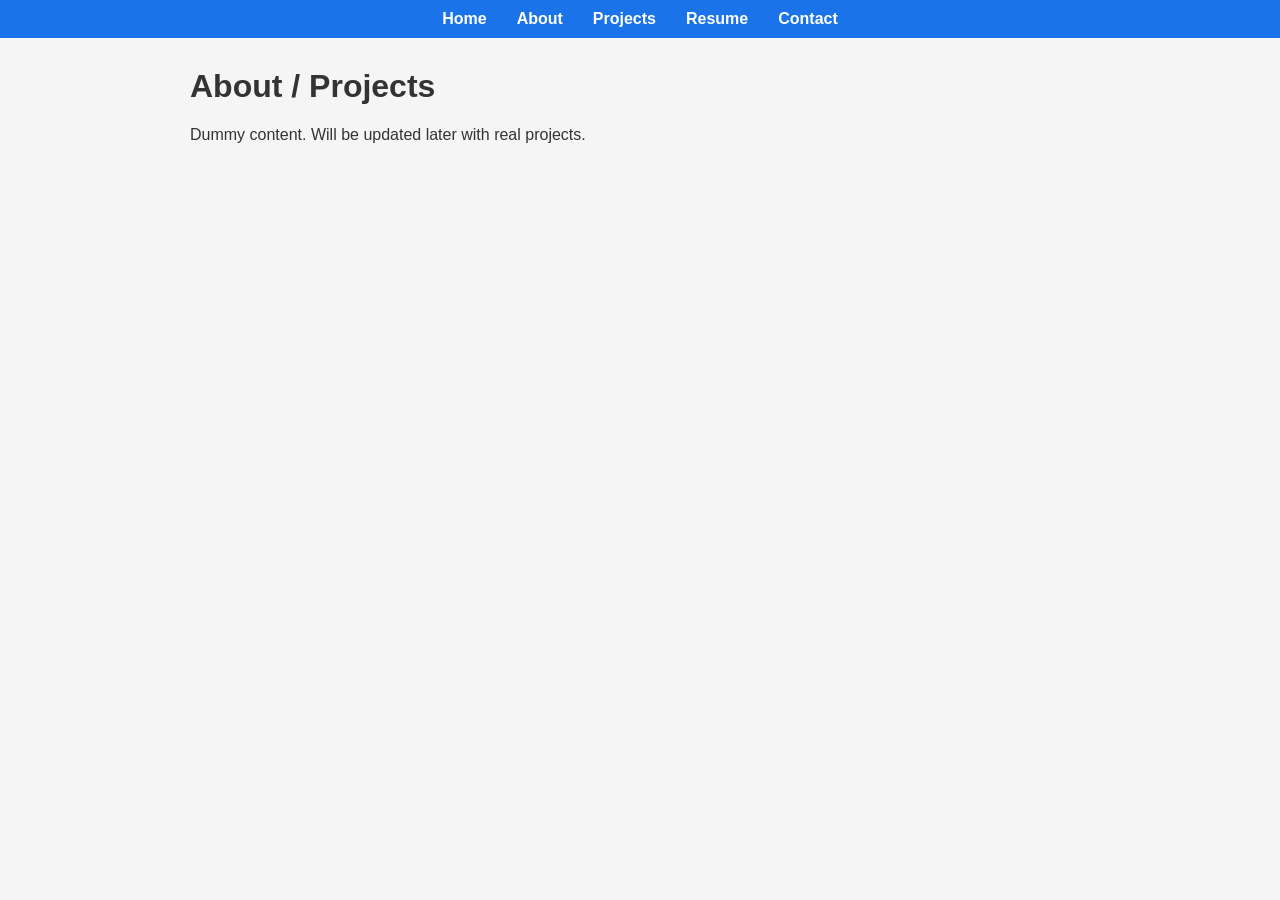
==== about.html @ 1cdb4384 "Add files via upload" ====
<!DOCTYPE html>
<html lang="tr">
<head>
  <meta charset="UTF-8">
  <meta name="viewport" content="width=device-width, initial-scale=1.0">
  <title>About / Projects</title>
  <link rel="stylesheet" href="style.css">
</head>
<body>
  <header>
    <nav>
      <ul>
        <li><a href="index.html">Home</a></li>
        <li><a href="about.html">About</a></li>
        <li><a href="projects.html">Projects</a></li>
        <li><a href="resume.html">Resume</a></li>
        <li><a href="contact.html">Contact</a></li>
      </ul>
    </nav>
  </header>

  <main>
    <h1>About / Projects</h1>
    <p>Dummy content. Will be updated later with real projects.</p>
  </main>
</body>
</html>
---- style.css ----
body {
  margin: 0;
  font-family: Arial, sans-serif;
  background: #f5f5f5;
  color: #333;
}

header {
  background: #1a73e8;
  color: white;
  padding: 10px 0;
}

nav ul {
  display: flex;
  justify-content: center;
  list-style: none;
  margin: 0;
  padding: 0;
}

nav ul li {
  margin: 0 15px;
}

nav ul li a {
  color: white;
  text-decoration: none;
  font-weight: bold;
}

nav ul li a:hover {
  text-decoration: underline;
}

main {
  width: 90%;
  max-width: 900px;
  margin: 30px auto;
}

.pdf-container {
  width: 100%;
  border: 1px solid #ccc;
  box-shadow: 0 0 10px rgba(0,0,0,0.1);
  margin-top: 20px;
}
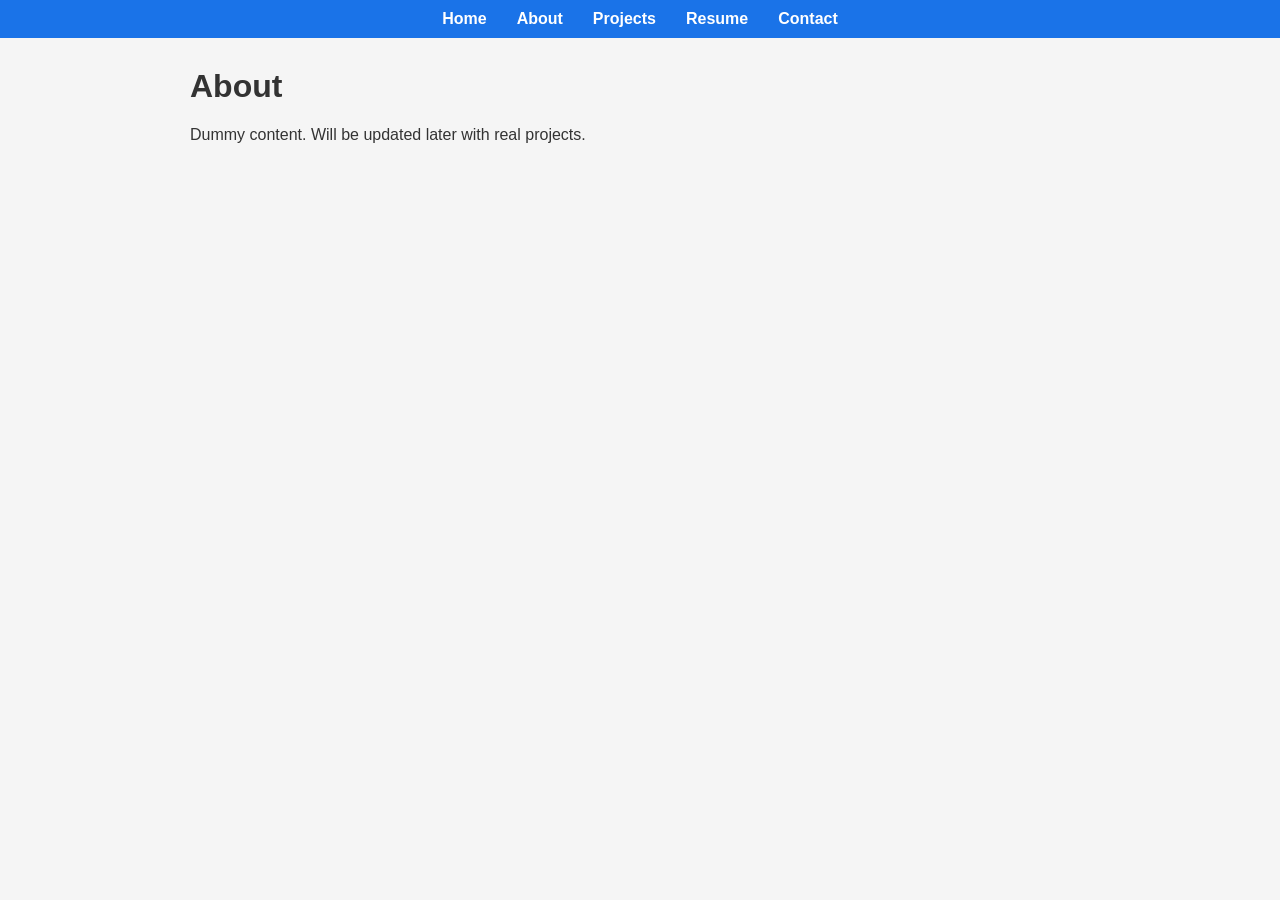
==== commit 162e3b2b: "Update about.html" ====
--- a/about.html
+++ b/about.html
@@ -20,8 +20,8 @@
   </header>
 
   <main>
-    <h1>About / Projects</h1>
+    <h1>About</h1>
     <p>Dummy content. Will be updated later with real projects.</p>
   </main>
 </body>
-</html>+</html>
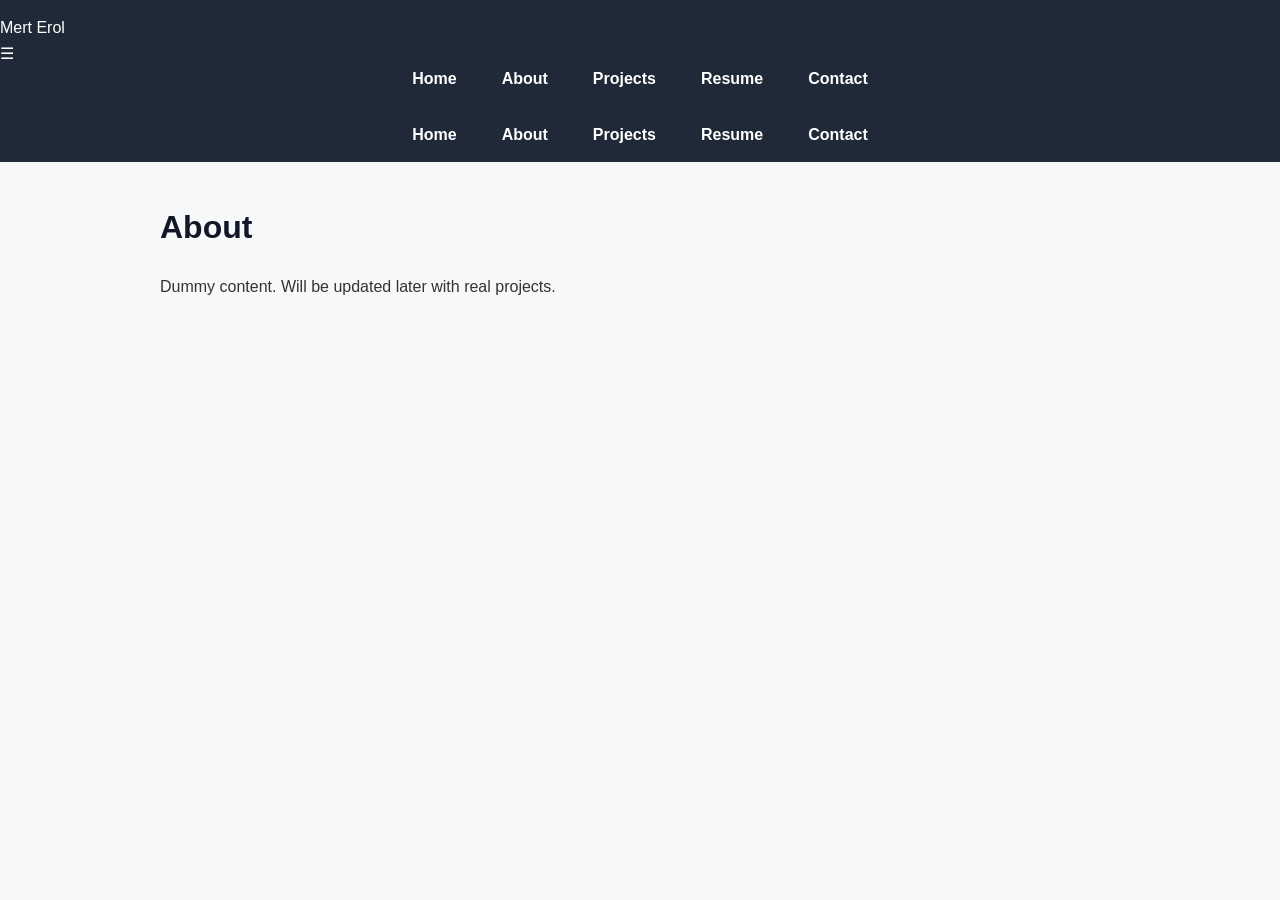
==== commit 38778d5f: "Update about.html" ====
--- a/about.html
+++ b/about.html
@@ -1,4 +1,19 @@
 <!DOCTYPE html>
+<header>
+  <nav>
+    <div class="nav-container">
+      <div class="logo">Mert Erol</div>
+      <div class="hamburger" id="hamburger">&#9776;</div>
+      <ul class="nav-links" id="nav-links">
+        <li><a href="index.html">Home</a></li>
+        <li><a href="about.html">About</a></li>
+        <li><a href="projects.html">Projects</a></li>
+        <li><a href="resume.html">Resume</a></li>
+        <li><a href="contact.html">Contact</a></li>
+      </ul>
+    </div>
+  </nav>
+</header>
 <html lang="tr">
 <head>
   <meta charset="UTF-8">
--- a/style.css
+++ b/style.css
@@ -1,47 +1,111 @@
-body {
+/* Reset ve temel stil */
+* {
+  box-sizing: border-box;
   margin: 0;
-  font-family: Arial, sans-serif;
-  background: #f5f5f5;
-  color: #333;
+  padding: 0;
 }
 
+body {
+  font-family: 'Segoe UI', Roboto, Helvetica, sans-serif;
+  background: #f7f8fa;
+  color: #333;
+  line-height: 1.6;
+}
+
+/* Navbar */
 header {
-  background: #1a73e8;
-  color: white;
-  padding: 10px 0;
+  background: #1f2937;
+  color: #fff;
+  padding: 15px 0;
+  position: sticky;
+  top: 0;
+  z-index: 100;
 }
 
 nav ul {
   display: flex;
   justify-content: center;
   list-style: none;
-  margin: 0;
-  padding: 0;
-}
-
-nav ul li {
-  margin: 0 15px;
+  gap: 25px;
 }
 
 nav ul li a {
-  color: white;
+  color: #fff;
   text-decoration: none;
-  font-weight: bold;
+  font-weight: 600;
+  padding: 5px 10px;
+  transition: all 0.2s ease;
 }
 
 nav ul li a:hover {
-  text-decoration: underline;
+  background: #3b82f6;
+  border-radius: 5px;
 }
 
+/* Main içerik */
 main {
-  width: 90%;
-  max-width: 900px;
-  margin: 30px auto;
+  max-width: 1000px;
+  margin: 40px auto;
+  padding: 0 20px;
 }
 
-.pdf-container {
+/* Başlıklar */
+h1, h2, h3 {
+  color: #111827;
+  margin-bottom: 20px;
+}
+
+/* PDF container (resume için) */
+#pdf-container, .resume-img {
   width: 100%;
-  border: 1px solid #ccc;
-  box-shadow: 0 0 10px rgba(0,0,0,0.1);
-  margin-top: 20px;
-}+  min-height: 80vh;
+  overflow: auto;
+  text-align: center;
+  background: #fff;
+  padding: 20px;
+  border-radius: 10px;
+  box-shadow: 0 5px 20px rgba(0,0,0,0.1);
+  margin-bottom: 30px;
+}
+
+/* Form stili (contact) */
+form {
+  display: flex;
+  flex-direction: column;
+  gap: 15px;
+}
+
+input[type="text"], input[type="email"], textarea, input[type="file"] {
+  padding: 10px;
+  border: 1px solid #d1d5db;
+  border-radius: 5px;
+  width: 100%;
+  font-size: 16px;
+}
+
+textarea {
+  resize: vertical;
+}
+
+button {
+  background: #3b82f6;
+  color: white;
+  border: none;
+  padding: 12px;
+  border-radius: 5px;
+  font-size: 16px;
+  cursor: pointer;
+  transition: all 0.2s ease;
+}
+
+button:hover {
+  background: #2563eb;
+}
+
+/* Responsive */
+@media (max-width: 768px) {
+  nav ul {
+    flex-direction: column;
+    gap: 15px;
+  }
+}
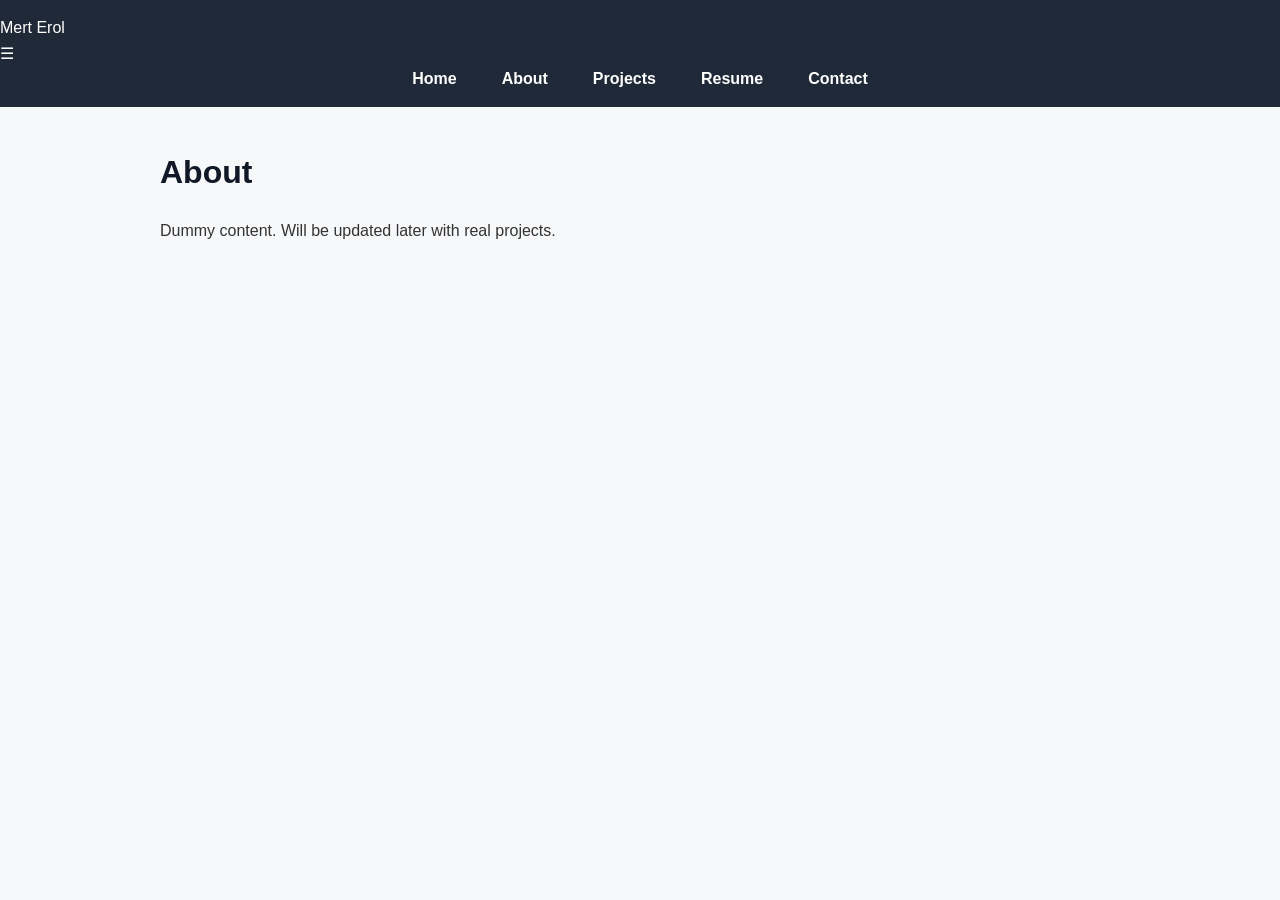
==== commit 03d6dcbf: "Update about.html" ====
--- a/about.html
+++ b/about.html
@@ -1,42 +1,42 @@
 <!DOCTYPE html>
-<header>
-  <nav>
-    <div class="nav-container">
-      <div class="logo">Mert Erol</div>
-      <div class="hamburger" id="hamburger">&#9776;</div>
-      <ul class="nav-links" id="nav-links">
-        <li><a href="index.html">Home</a></li>
-        <li><a href="about.html">About</a></li>
-        <li><a href="projects.html">Projects</a></li>
-        <li><a href="resume.html">Resume</a></li>
-        <li><a href="contact.html">Contact</a></li>
-      </ul>
-    </div>
-  </nav>
-</header>
 <html lang="tr">
 <head>
   <meta charset="UTF-8">
   <meta name="viewport" content="width=device-width, initial-scale=1.0">
-  <title>About / Projects</title>
+  <title>About</title>
   <link rel="stylesheet" href="style.css">
 </head>
 <body>
+  <!-- Navbar -->
   <header>
     <nav>
-      <ul>
-        <li><a href="index.html">Home</a></li>
-        <li><a href="about.html">About</a></li>
-        <li><a href="projects.html">Projects</a></li>
-        <li><a href="resume.html">Resume</a></li>
-        <li><a href="contact.html">Contact</a></li>
-      </ul>
+      <div class="nav-container">
+        <div class="logo">Mert Erol</div>
+        <div class="hamburger" id="hamburger">&#9776;</div>
+        <ul class="nav-links" id="nav-links">
+          <li><a href="index.html">Home</a></li>
+          <li><a href="about.html">About</a></li>
+          <li><a href="projects.html">Projects</a></li>
+          <li><a href="resume.html">Resume</a></li>
+          <li><a href="contact.html">Contact</a></li>
+        </ul>
+      </div>
     </nav>
   </header>
 
+  <!-- Main Content -->
   <main>
     <h1>About</h1>
     <p>Dummy content. Will be updated later with real projects.</p>
   </main>
+
+  <!-- Hamburger JS -->
+  <script>
+    const hamburger = document.getElementById('hamburger');
+    const navLinks = document.getElementById('nav-links');
+    hamburger.addEventListener('click', () => {
+      navLinks.classList.toggle('active');
+    });
+  </script>
 </body>
 </html>
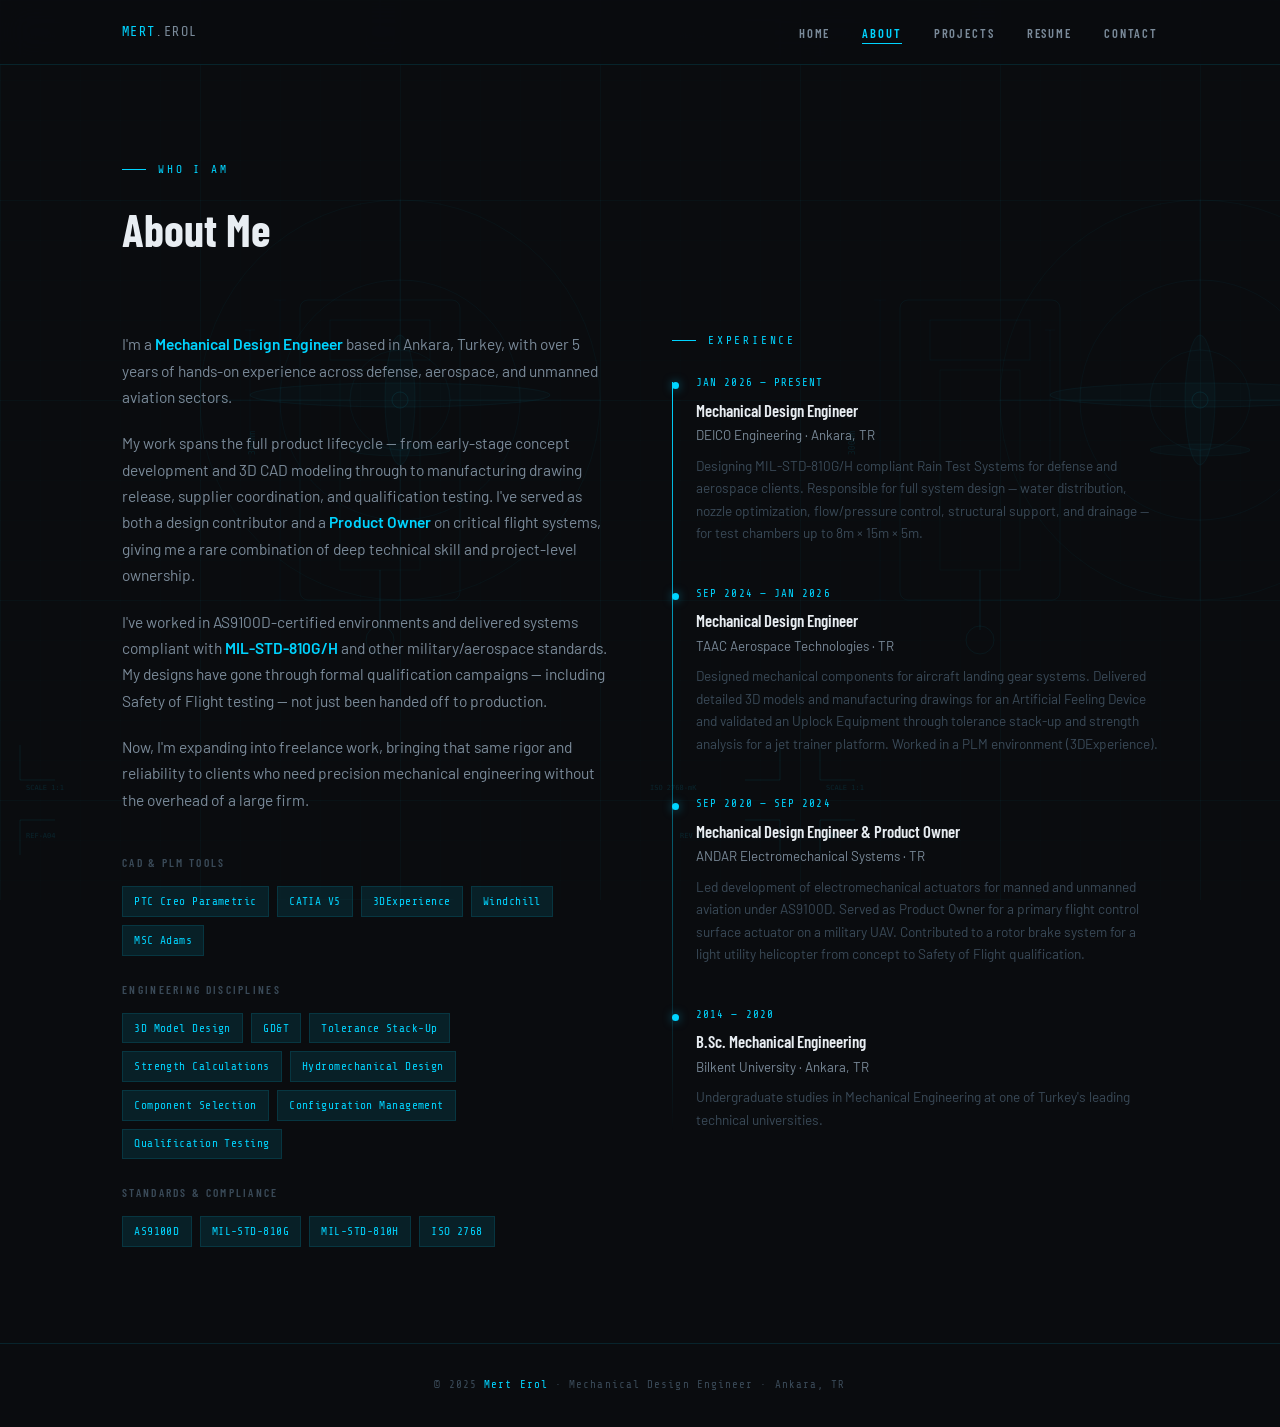
==== commit db520aa3: "Update about.html" ====
--- a/about.html
+++ b/about.html
@@ -1,42 +1,147 @@
 <!DOCTYPE html>
-<html lang="tr">
+<html lang="en">
 <head>
   <meta charset="UTF-8">
   <meta name="viewport" content="width=device-width, initial-scale=1.0">
-  <title>About</title>
+  <title>About — Mert Erol</title>
   <link rel="stylesheet" href="style.css">
 </head>
-<body>
-  <!-- Navbar -->
+<body class="page-about">
+
   <header>
-    <nav>
-      <div class="nav-container">
-        <div class="logo">Mert Erol</div>
-        <div class="hamburger" id="hamburger">&#9776;</div>
-        <ul class="nav-links" id="nav-links">
+    <div class="nav-inner">
+      <a href="index.html" class="nav-logo">MERT<span>.EROL</span></a>
+      <nav>
+        <ul id="nav-menu">
           <li><a href="index.html">Home</a></li>
-          <li><a href="about.html">About</a></li>
+          <li><a href="about.html" class="active">About</a></li>
           <li><a href="projects.html">Projects</a></li>
           <li><a href="resume.html">Resume</a></li>
           <li><a href="contact.html">Contact</a></li>
         </ul>
-      </div>
-    </nav>
+      </nav>
+      <button class="hamburger" id="hamburger" aria-label="Menu">
+        <span></span><span></span><span></span>
+      </button>
+    </div>
   </header>
 
-  <!-- Main Content -->
-  <main>
-    <h1>About</h1>
-    <p>Dummy content. Will be updated later with real projects.</p>
-  </main>
+  <div class="page-wrapper">
+    <div class="section">
+      <div class="section-header">
+        <div class="section-tag">Who I Am</div>
+        <h1 class="section-title">About Me</h1>
+      </div>
 
-  <!-- Hamburger JS -->
+      <div class="about-grid">
+        <!-- Left: Bio + Skills -->
+        <div>
+          <div class="about-text">
+            <p>
+              I'm a <strong>Mechanical Design Engineer</strong> based in Ankara, Turkey, with over 5 years of hands-on experience across defense, aerospace, and unmanned aviation sectors.
+            </p>
+            <p>
+              My work spans the full product lifecycle — from early-stage concept development and 3D CAD modeling through to manufacturing drawing release, supplier coordination, and qualification testing. I've served as both a design contributor and a <strong>Product Owner</strong> on critical flight systems, giving me a rare combination of deep technical skill and project-level ownership.
+            </p>
+            <p>
+              I've worked in AS9100D-certified environments and delivered systems compliant with <strong>MIL-STD-810G/H</strong> and other military/aerospace standards. My designs have gone through formal qualification campaigns — including Safety of Flight testing — not just been handed off to production.
+            </p>
+            <p>
+              Now, I'm expanding into freelance work, bringing that same rigor and reliability to clients who need precision mechanical engineering without the overhead of a large firm.
+            </p>
+          </div>
+
+          <div class="skills-block">
+            <h3>CAD & PLM Tools</h3>
+            <div class="skill-tags">
+              <span class="skill-tag">PTC Creo Parametric</span>
+              <span class="skill-tag">CATIA V5</span>
+              <span class="skill-tag">3DExperience</span>
+              <span class="skill-tag">Windchill</span>
+              <span class="skill-tag">MSC Adams</span>
+            </div>
+          </div>
+
+          <div class="skills-block" style="margin-top:1.5rem">
+            <h3>Engineering Disciplines</h3>
+            <div class="skill-tags">
+              <span class="skill-tag">3D Model Design</span>
+              <span class="skill-tag">GD&T</span>
+              <span class="skill-tag">Tolerance Stack-Up</span>
+              <span class="skill-tag">Strength Calculations</span>
+              <span class="skill-tag">Hydromechanical Design</span>
+              <span class="skill-tag">Component Selection</span>
+              <span class="skill-tag">Configuration Management</span>
+              <span class="skill-tag">Qualification Testing</span>
+            </div>
+          </div>
+
+          <div class="skills-block" style="margin-top:1.5rem">
+            <h3>Standards & Compliance</h3>
+            <div class="skill-tags">
+              <span class="skill-tag">AS9100D</span>
+              <span class="skill-tag">MIL-STD-810G</span>
+              <span class="skill-tag">MIL-STD-810H</span>
+              <span class="skill-tag">ISO 2768</span>
+            </div>
+          </div>
+        </div>
+
+        <!-- Right: Experience Timeline -->
+        <div>
+          <div class="section-tag" style="margin-bottom:1.5rem">Experience</div>
+          <div class="timeline">
+
+            <div class="timeline-item">
+              <div class="timeline-date">JAN 2026 — PRESENT</div>
+              <div class="timeline-role">Mechanical Design Engineer</div>
+              <div class="timeline-company">DEICO Engineering · Ankara, TR</div>
+              <div class="timeline-desc">
+                Designing MIL-STD-810G/H compliant Rain Test Systems for defense and aerospace clients. Responsible for full system design — water distribution, nozzle optimization, flow/pressure control, structural support, and drainage — for test chambers up to 8m × 15m × 5m.
+              </div>
+            </div>
+
+            <div class="timeline-item">
+              <div class="timeline-date">SEP 2024 — JAN 2026</div>
+              <div class="timeline-role">Mechanical Design Engineer</div>
+              <div class="timeline-company">TAAC Aerospace Technologies · TR</div>
+              <div class="timeline-desc">
+                Designed mechanical components for aircraft landing gear systems. Delivered detailed 3D models and manufacturing drawings for an Artificial Feeling Device and validated an Uplock Equipment through tolerance stack-up and strength analysis for a jet trainer platform. Worked in a PLM environment (3DExperience).
+              </div>
+            </div>
+
+            <div class="timeline-item">
+              <div class="timeline-date">SEP 2020 — SEP 2024</div>
+              <div class="timeline-role">Mechanical Design Engineer & Product Owner</div>
+              <div class="timeline-company">ANDAR Electromechanical Systems · TR</div>
+              <div class="timeline-desc">
+                Led development of electromechanical actuators for manned and unmanned aviation under AS9100D. Served as Product Owner for a primary flight control surface actuator on a military UAV. Contributed to a rotor brake system for a light utility helicopter from concept to Safety of Flight qualification.
+              </div>
+            </div>
+
+            <div class="timeline-item">
+              <div class="timeline-date">2014 — 2020</div>
+              <div class="timeline-role">B.Sc. Mechanical Engineering</div>
+              <div class="timeline-company">Bilkent University · Ankara, TR</div>
+              <div class="timeline-desc">
+                Undergraduate studies in Mechanical Engineering at one of Turkey's leading technical universities.
+              </div>
+            </div>
+
+          </div>
+        </div>
+      </div>
+    </div>
+  </div>
+
+  <footer>
+    <p>© 2025 <span>Mert Erol</span> · Mechanical Design Engineer · Ankara, TR</p>
+  </footer>
+
   <script>
     const hamburger = document.getElementById('hamburger');
-    const navLinks = document.getElementById('nav-links');
-    hamburger.addEventListener('click', () => {
-      navLinks.classList.toggle('active');
-    });
+    const menu = document.getElementById('nav-menu');
+    hamburger.addEventListener('click', () => menu.classList.toggle('open'));
   </script>
 </body>
 </html>
--- a/style.css
+++ b/style.css
@@ -1,111 +1,664 @@
-/* Reset ve temel stil */
-* {
-  box-sizing: border-box;
-  margin: 0;
-  padding: 0;
-}
+@import url('https://fonts.googleapis.com/css2?family=Share+Tech+Mono&family=Barlow:wght@300;400;500;600;700&family=Barlow+Condensed:wght@400;600;700&display=swap');
+
+:root {
+  --bg-primary: #0a0c0f;
+  --bg-secondary: #0f1318;
+  --bg-card: #131820;
+  --bg-card-hover: #171f2a;
+  --accent: #00d4ff;
+  --accent-dim: rgba(0, 212, 255, 0.10);
+  --accent-secondary: #ff6b2b;
+  --text-primary: #e8edf2;
+  --text-secondary: #7a8a99;
+  --text-muted: #3a4a58;
+  --border: rgba(0, 212, 255, 0.12);
+  --border-hover: rgba(0, 212, 255, 0.4);
+  --font-mono: 'Share Tech Mono', monospace;
+  --font-body: 'Barlow', sans-serif;
+  --font-display: 'Barlow Condensed', sans-serif;
+}
+
+* { margin: 0; padding: 0; box-sizing: border-box; }
+html { scroll-behavior: smooth; }
 
 body {
-  font-family: 'Segoe UI', Roboto, Helvetica, sans-serif;
-  background: #f7f8fa;
-  color: #333;
-  line-height: 1.6;
-}
-
-/* Navbar */
+  background-color: var(--bg-primary);
+  color: var(--text-primary);
+  font-family: var(--font-body);
+  line-height: 1.7;
+  overflow-x: hidden;
+}
+
+::-webkit-scrollbar { width: 4px; }
+::-webkit-scrollbar-track { background: var(--bg-primary); }
+::-webkit-scrollbar-thumb { background: var(--accent); border-radius: 2px; }
+
+/* ─── GLOBAL WATERMARK (Blueprint Grid + Targeting Reticle) ─── */
+body::before {
+  content: '';
+  position: fixed;
+  inset: 0;
+  z-index: 0;
+  pointer-events: none;
+  background-image: url("data:image/svg+xml,%3Csvg xmlns='http://www.w3.org/2000/svg' width='800' height='800'%3E%3Cdefs%3E%3Cpattern id='smallgrid' width='40' height='40' patternUnits='userSpaceOnUse'%3E%3Cpath d='M 40 0 L 0 0 0 40' fill='none' stroke='%2300d4ff' stroke-width='0.3' stroke-opacity='0.06'/%3E%3C/pattern%3E%3Cpattern id='grid' width='200' height='200' patternUnits='userSpaceOnUse'%3E%3Crect width='200' height='200' fill='url(%23smallgrid)'/%3E%3Cpath d='M 200 0 L 0 0 0 200' fill='none' stroke='%2300d4ff' stroke-width='0.6' stroke-opacity='0.08'/%3E%3C/pattern%3E%3C/defs%3E%3Crect width='800' height='800' fill='url(%23grid)'/%3E%3C!-- Targeting reticle --%3E%3Ccircle cx='400' cy='400' r='200' fill='none' stroke='%2300d4ff' stroke-width='0.6' stroke-opacity='0.06'/%3E%3Ccircle cx='400' cy='400' r='120' fill='none' stroke='%2300d4ff' stroke-width='0.5' stroke-opacity='0.07'/%3E%3Ccircle cx='400' cy='400' r='50' fill='none' stroke='%2300d4ff' stroke-width='0.5' stroke-opacity='0.08'/%3E%3Ccircle cx='400' cy='400' r='8' fill='none' stroke='%2300d4ff' stroke-width='0.8' stroke-opacity='0.1'/%3E%3Cline x1='200' y1='400' x2='350' y2='400' stroke='%2300d4ff' stroke-width='0.5' stroke-opacity='0.07'/%3E%3Cline x1='450' y1='400' x2='600' y2='400' stroke='%2300d4ff' stroke-width='0.5' stroke-opacity='0.07'/%3E%3Cline x1='400' y1='200' x2='400' y2='350' stroke='%2300d4ff' stroke-width='0.5' stroke-opacity='0.07'/%3E%3Cline x1='400' y1='450' x2='400' y2='600' stroke='%2300d4ff' stroke-width='0.5' stroke-opacity='0.07'/%3E%3C!-- UAV top-view silhouette --%3E%3Cellipse cx='400' cy='400' rx='15' ry='65' fill='%2300d4ff' fill-opacity='0.025' stroke='%2300d4ff' stroke-width='0.8' stroke-opacity='0.05'/%3E%3Cellipse cx='400' cy='395' rx='150' ry='12' fill='%2300d4ff' fill-opacity='0.025' stroke='%2300d4ff' stroke-width='0.8' stroke-opacity='0.05'/%3E%3Cellipse cx='400' cy='450' rx='50' ry='6' fill='%2300d4ff' fill-opacity='0.025' stroke='%2300d4ff' stroke-width='0.6' stroke-opacity='0.05'/%3E%3C!-- Corner brackets --%3E%3Cpath d='M20 20 L20 55 M20 20 L55 20' fill='none' stroke='%2300d4ff' stroke-width='0.8' stroke-opacity='0.1'/%3E%3Cpath d='M780 20 L780 55 M780 20 L745 20' fill='none' stroke='%2300d4ff' stroke-width='0.8' stroke-opacity='0.1'/%3E%3Cpath d='M20 780 L20 745 M20 780 L55 780' fill='none' stroke='%2300d4ff' stroke-width='0.8' stroke-opacity='0.1'/%3E%3Cpath d='M780 780 L780 745 M780 780 L745 780' fill='none' stroke='%2300d4ff' stroke-width='0.8' stroke-opacity='0.1'/%3E%3C!-- Dimension ticks --%3E%3Cline x1='250' y1='330' x2='250' y2='470' stroke='%2300d4ff' stroke-width='0.4' stroke-opacity='0.07'/%3E%3Cline x1='245' y1='330' x2='255' y2='330' stroke='%2300d4ff' stroke-width='0.4' stroke-opacity='0.07'/%3E%3Cline x1='245' y1='470' x2='255' y2='470' stroke='%2300d4ff' stroke-width='0.4' stroke-opacity='0.07'/%3E%3C!-- Technical text annotations --%3E%3Ctext x='26' y='38' font-family='monospace' font-size='7' fill='%2300d4ff' fill-opacity='0.12'%3EREF-A04%3C/text%3E%3Ctext x='26' y='790' font-family='monospace' font-size='7' fill='%2300d4ff' fill-opacity='0.12'%3ESCALE 1:1%3C/text%3E%3Ctext x='680' y='38' font-family='monospace' font-size='7' fill='%2300d4ff' fill-opacity='0.12'%3EREV 04%3C/text%3E%3Ctext x='650' y='790' font-family='monospace' font-size='7' fill='%2300d4ff' fill-opacity='0.12'%3EISO 2768-mK%3C/text%3E%3C/svg%3E");
+  background-size: 800px 800px;
+  background-repeat: repeat;
+}
+
+/* ─── PAGE-SPECIFIC WATERMARKS ─── */
+/* About page: landing gear / actuator schematic */
+body.page-about::after {
+  content: '';
+  position: fixed;
+  inset: 0;
+  z-index: 0;
+  pointer-events: none;
+  background-image: url("data:image/svg+xml,%3Csvg xmlns='http://www.w3.org/2000/svg' width='600' height='600'%3E%3C!-- Actuator cross-section schematic --%3E%3Crect x='220' y='150' width='160' height='300' rx='8' fill='none' stroke='%2300d4ff' stroke-width='0.8' stroke-opacity='0.06'/%3E%3Crect x='250' y='170' width='100' height='40' fill='none' stroke='%2300d4ff' stroke-width='0.6' stroke-opacity='0.06'/%3E%3Crect x='260' y='220' width='80' height='200' fill='none' stroke='%2300d4ff' stroke-width='0.6' stroke-opacity='0.05'/%3E%3Cline x1='300' y1='420' x2='300' y2='480' stroke='%2300d4ff' stroke-width='1.2' stroke-opacity='0.07'/%3E%3Ccircle cx='300' cy='490' r='14' fill='none' stroke='%2300d4ff' stroke-width='0.8' stroke-opacity='0.07'/%3E%3C!-- Dimension lines --%3E%3Cline x1='200' y1='150' x2='200' y2='450' stroke='%2300d4ff' stroke-width='0.4' stroke-opacity='0.06'/%3E%3Cline x1='194' y1='150' x2='206' y2='150' stroke='%2300d4ff' stroke-width='0.4' stroke-opacity='0.06'/%3E%3Cline x1='194' y1='450' x2='206' y2='450' stroke='%2300d4ff' stroke-width='0.4' stroke-opacity='0.06'/%3E%3Ctext x='175' y='305' font-family='monospace' font-size='8' fill='%2300d4ff' fill-opacity='0.09' transform='rotate(-90 175 305)'%3E300mm%3C/text%3E%3C/svg%3E");
+  background-size: 600px 600px;
+  background-repeat: repeat;
+  background-position: right center;
+}
+
+/* Projects page: circuit / system schematic */
+body.page-projects::after {
+  content: '';
+  position: fixed;
+  inset: 0;
+  z-index: 0;
+  pointer-events: none;
+  background-image: url("data:image/svg+xml,%3Csvg xmlns='http://www.w3.org/2000/svg' width='700' height='700'%3E%3C!-- PCB/system trace lines --%3E%3Cg stroke='%2300d4ff' stroke-opacity='0.05' fill='none'%3E%3Crect x='150' y='150' width='400' height='400' rx='4' stroke-width='0.6'/%3E%3Crect x='180' y='180' width='100' height='60' rx='2' stroke-width='0.5'/%3E%3Crect x='420' y='180' width='100' height='60' rx='2' stroke-width='0.5'/%3E%3Crect x='300' y='320' width='100' height='60' rx='2' stroke-width='0.5'/%3E%3Crect x='180' y='460' width='100' height='60' rx='2' stroke-width='0.5'/%3E%3Crect x='420' y='460' width='100' height='60' rx='2' stroke-width='0.5'/%3E%3Cline x1='280' y1='210' x2='420' y2='210' stroke-width='1.5'/%3E%3Cline x1='350' y1='210' x2='350' y2='320' stroke-width='1.5'/%3E%3Cline x1='280' y1='490' x2='420' y2='490' stroke-width='1.5'/%3E%3Cline x1='230' y1='240' x2='230' y2='460' stroke-width='1.5'/%3E%3Cline x1='470' y1='240' x2='470' y2='460' stroke-width='1.5'/%3E%3C!-- Corner pads --%3E%3Ccircle cx='230' cy='210' r='5' stroke-width='0.6'/%3E%3Ccircle cx='470' cy='210' r='5' stroke-width='0.6'/%3E%3Ccircle cx='350' cy='350' r='5' stroke-width='0.6'/%3E%3Ccircle cx='230' cy='490' r='5' stroke-width='0.6'/%3E%3Ccircle cx='470' cy='490' r='5' stroke-width='0.6'/%3E%3C/g%3E%3Ctext x='155' y='145' font-family='monospace' font-size='7' fill='%2300d4ff' fill-opacity='0.1'%3ESYS-ARCH v2.1%3C/text%3E%3C/svg%3E");
+  background-size: 700px 700px;
+  background-repeat: repeat;
+}
+
+/* Contact page: radar sweep */
+body.page-contact::after {
+  content: '';
+  position: fixed;
+  inset: 0;
+  z-index: 0;
+  pointer-events: none;
+  background-image: url("data:image/svg+xml,%3Csvg xmlns='http://www.w3.org/2000/svg' width='600' height='600'%3E%3Ccircle cx='300' cy='300' r='240' fill='none' stroke='%2300d4ff' stroke-width='0.5' stroke-opacity='0.06'/%3E%3Ccircle cx='300' cy='300' r='160' fill='none' stroke='%2300d4ff' stroke-width='0.5' stroke-opacity='0.06'/%3E%3Ccircle cx='300' cy='300' r='80' fill='none' stroke='%2300d4ff' stroke-width='0.5' stroke-opacity='0.07'/%3E%3Cline x1='60' y1='300' x2='540' y2='300' stroke='%2300d4ff' stroke-width='0.4' stroke-opacity='0.06'/%3E%3Cline x1='300' y1='60' x2='300' y2='540' stroke='%2300d4ff' stroke-width='0.4' stroke-opacity='0.06'/%3E%3Cline x1='130' y1='130' x2='470' y2='470' stroke='%2300d4ff' stroke-width='0.3' stroke-opacity='0.04'/%3E%3Cline x1='470' y1='130' x2='130' y2='470' stroke='%2300d4ff' stroke-width='0.3' stroke-opacity='0.04'/%3E%3C!-- Radar sweep line --%3E%3Cline x1='300' y1='300' x2='300' y2='60' stroke='%2300d4ff' stroke-width='0.8' stroke-opacity='0.09'/%3E%3C!-- Blips --%3E%3Ccircle cx='380' cy='180' r='3' fill='%2300d4ff' fill-opacity='0.12'/%3E%3Ccircle cx='210' cy='370' r='2' fill='%2300d4ff' fill-opacity='0.09'/%3E%3Ccircle cx='440' cy='340' r='2' fill='%2300d4ff' fill-opacity='0.09'/%3E%3Ctext x='305' y='75' font-family='monospace' font-size='7' fill='%2300d4ff' fill-opacity='0.1'%3EN%3C/text%3E%3Ctext x='305' y='535' font-family='monospace' font-size='7' fill='%2300d4ff' fill-opacity='0.1'%3ES%3C/text%3E%3Ctext x='60' y='303' font-family='monospace' font-size='7' fill='%2300d4ff' fill-opacity='0.1'%3EW%3C/text%3E%3Ctext x='535' y='303' font-family='monospace' font-size='7' fill='%2300d4ff' fill-opacity='0.1'%3EE%3C/text%3E%3C/svg%3E");
+  background-size: 600px 600px;
+  background-repeat: repeat;
+}
+
+/* Resume page: document/data lines */
+body.page-resume::after {
+  content: '';
+  position: fixed;
+  inset: 0;
+  z-index: 0;
+  pointer-events: none;
+  background-image: url("data:image/svg+xml,%3Csvg xmlns='http://www.w3.org/2000/svg' width='500' height='700'%3E%3C!-- Document page outline --%3E%3Crect x='100' y='80' width='300' height='420' fill='none' stroke='%2300d4ff' stroke-width='0.6' stroke-opacity='0.05'/%3E%3C!-- Content lines --%3E%3Cg stroke='%2300d4ff' stroke-opacity='0.04' stroke-width='0.5'%3E%3Cline x1='120' y1='120' x2='380' y2='120'/%3E%3Cline x1='120' y1='145' x2='320' y2='145'/%3E%3Cline x1='120' y1='185' x2='380' y2='185'/%3E%3Cline x1='120' y1='205' x2='350' y2='205'/%3E%3Cline x1='120' y1='225' x2='370' y2='225'/%3E%3Cline x1='120' y1='265' x2='380' y2='265'/%3E%3Cline x1='120' y1='285' x2='340' y2='285'/%3E%3Cline x1='120' y1='305' x2='360' y2='305'/%3E%3Cline x1='120' y1='345' x2='380' y2='345'/%3E%3Cline x1='120' y1='365' x2='300' y2='365'/%3E%3C/g%3E%3C!-- Stamp circle --%3E%3Ccircle cx='380' cy='440' r='40' fill='none' stroke='%2300d4ff' stroke-width='0.8' stroke-opacity='0.06'/%3E%3Ccircle cx='380' cy='440' r='32' fill='none' stroke='%2300d4ff' stroke-width='0.4' stroke-opacity='0.05'/%3E%3Ctext x='365' y='445' font-family='monospace' font-size='7' fill='%2300d4ff' fill-opacity='0.08'%3EAPVD%3C/text%3E%3C/svg%3E");
+  background-size: 500px 700px;
+  background-repeat: repeat;
+  background-position: right top;
+  opacity: 0.8;
+}
+
+/* ─── HEADER / NAV ─── */
 header {
-  background: #1f2937;
-  color: #fff;
-  padding: 15px 0;
-  position: sticky;
-  top: 0;
+  position: fixed;
+  top: 0; left: 0; right: 0;
   z-index: 100;
-}
+  background: rgba(10, 12, 15, 0.88);
+  backdrop-filter: blur(16px);
+  border-bottom: 1px solid var(--border);
+}
+
+.nav-inner {
+  max-width: 1100px;
+  margin: 0 auto;
+  padding: 0 2rem;
+  height: 64px;
+  display: flex;
+  align-items: center;
+  justify-content: space-between;
+}
+
+.nav-logo {
+  font-family: var(--font-mono);
+  font-size: 0.85rem;
+  color: var(--accent);
+  letter-spacing: 0.1em;
+  text-decoration: none;
+}
+
+.nav-logo span { color: var(--text-secondary); }
 
 nav ul {
   display: flex;
-  justify-content: center;
   list-style: none;
-  gap: 25px;
+  gap: 2rem;
 }
 
 nav ul li a {
-  color: #fff;
+  font-family: var(--font-display);
+  font-size: 0.78rem;
+  font-weight: 600;
+  letter-spacing: 0.15em;
+  text-transform: uppercase;
+  color: var(--text-secondary);
   text-decoration: none;
+  transition: color 0.2s;
+  position: relative;
+}
+
+nav ul li a::after {
+  content: '';
+  position: absolute;
+  bottom: -4px; left: 0;
+  width: 0; height: 1px;
+  background: var(--accent);
+  transition: width 0.25s;
+}
+
+nav ul li a:hover,
+nav ul li a.active { color: var(--accent); }
+nav ul li a:hover::after,
+nav ul li a.active::after { width: 100%; }
+
+.hamburger {
+  display: none;
+  flex-direction: column;
+  gap: 5px;
+  cursor: pointer;
+  background: none;
+  border: none;
+  padding: 4px;
+}
+
+.hamburger span {
+  display: block;
+  width: 24px; height: 2px;
+  background: var(--accent);
+  transition: all 0.3s;
+}
+
+/* ─── PAGE WRAPPER ─── */
+.page-wrapper {
+  position: relative;
+  z-index: 1;
+  padding-top: 64px;
+}
+
+/* ─── HERO ─── */
+.hero {
+  min-height: calc(100vh - 64px);
+  display: flex;
+  align-items: center;
+  padding: 4rem 2rem;
+  max-width: 1100px;
+  margin: 0 auto;
+}
+
+.hero-content { max-width: 700px; }
+
+.hero-tag {
+  font-family: var(--font-mono);
+  font-size: 0.72rem;
+  color: var(--accent);
+  letter-spacing: 0.2em;
+  text-transform: uppercase;
+  margin-bottom: 1.5rem;
+  display: flex;
+  align-items: center;
+  gap: 0.75rem;
+}
+
+.hero-tag::before {
+  content: '';
+  display: block;
+  width: 32px; height: 1px;
+  background: var(--accent);
+}
+
+.hero h1 {
+  font-family: var(--font-display);
+  font-size: clamp(3rem, 7vw, 5.5rem);
+  font-weight: 700;
+  line-height: 1.0;
+  margin-bottom: 0.5rem;
+}
+
+.hero h1 .accent { color: var(--accent); }
+
+.hero-subtitle {
+  font-family: var(--font-display);
+  font-size: clamp(1rem, 2.5vw, 1.35rem);
+  font-weight: 400;
+  color: var(--text-secondary);
+  letter-spacing: 0.05em;
+  margin-bottom: 2rem;
+}
+
+.hero-desc {
+  font-size: 0.97rem;
+  color: var(--text-secondary);
+  max-width: 560px;
+  margin-bottom: 3rem;
+  line-height: 1.8;
+}
+
+.hero-stats {
+  display: flex;
+  gap: 3rem;
+  margin-bottom: 3rem;
+}
+
+.stat-number {
+  font-family: var(--font-mono);
+  font-size: 2rem;
+  color: var(--accent);
+  line-height: 1;
+}
+
+.stat-label {
+  font-size: 0.72rem;
+  color: var(--text-muted);
+  letter-spacing: 0.1em;
+  text-transform: uppercase;
+  margin-top: 0.3rem;
+}
+
+.hero-cta {
+  display: flex;
+  gap: 1rem;
+  flex-wrap: wrap;
+}
+
+.btn-primary {
+  display: inline-flex;
+  align-items: center;
+  gap: 0.5rem;
+  padding: 0.85rem 2rem;
+  background: var(--accent);
+  color: #0a0c0f;
+  font-family: var(--font-display);
+  font-weight: 700;
+  font-size: 0.82rem;
+  letter-spacing: 0.15em;
+  text-transform: uppercase;
+  text-decoration: none;
+  transition: all 0.2s;
+  clip-path: polygon(0 0, calc(100% - 10px) 0, 100% 10px, 100% 100%, 10px 100%, 0 calc(100% - 10px));
+}
+
+.btn-primary:hover {
+  background: #33ddff;
+  transform: translateY(-2px);
+  box-shadow: 0 8px 30px rgba(0,212,255,0.3);
+}
+
+.btn-secondary {
+  display: inline-flex;
+  align-items: center;
+  gap: 0.5rem;
+  padding: 0.85rem 2rem;
+  background: transparent;
+  color: var(--accent);
+  font-family: var(--font-display);
+  font-weight: 700;
+  font-size: 0.82rem;
+  letter-spacing: 0.15em;
+  text-transform: uppercase;
+  text-decoration: none;
+  border: 1px solid var(--border-hover);
+  transition: all 0.2s;
+}
+
+.btn-secondary:hover {
+  background: var(--accent-dim);
+  border-color: var(--accent);
+}
+
+/* ─── SECTION ─── */
+.section {
+  max-width: 1100px;
+  margin: 0 auto;
+  padding: 6rem 2rem;
+}
+
+.section-header { margin-bottom: 4rem; }
+
+.section-tag {
+  font-family: var(--font-mono);
+  font-size: 0.7rem;
+  color: var(--accent);
+  letter-spacing: 0.25em;
+  text-transform: uppercase;
+  margin-bottom: 0.75rem;
+  display: flex;
+  align-items: center;
+  gap: 0.75rem;
+}
+
+.section-tag::before {
+  content: '';
+  width: 24px; height: 1px;
+  background: var(--accent);
+  display: block;
+}
+
+.section-title {
+  font-family: var(--font-display);
+  font-size: clamp(1.8rem, 4vw, 2.8rem);
+  font-weight: 700;
+  color: var(--text-primary);
+}
+
+/* ─── ABOUT ─── */
+.about-grid {
+  display: grid;
+  grid-template-columns: 1fr 1fr;
+  gap: 4rem;
+  align-items: start;
+}
+
+.about-text p {
+  color: var(--text-secondary);
+  margin-bottom: 1.25rem;
+  font-size: 0.97rem;
+}
+
+.about-text p strong { color: var(--accent); font-weight: 600; }
+
+.skills-block { margin-top: 2.5rem; }
+
+.skills-block h3 {
+  font-family: var(--font-display);
+  font-size: 0.72rem;
   font-weight: 600;
-  padding: 5px 10px;
-  transition: all 0.2s ease;
-}
-
-nav ul li a:hover {
-  background: #3b82f6;
-  border-radius: 5px;
-}
-
-/* Main içerik */
-main {
-  max-width: 1000px;
-  margin: 40px auto;
-  padding: 0 20px;
-}
-
-/* Başlıklar */
-h1, h2, h3 {
-  color: #111827;
-  margin-bottom: 20px;
-}
-
-/* PDF container (resume için) */
-#pdf-container, .resume-img {
+  letter-spacing: 0.2em;
+  text-transform: uppercase;
+  color: var(--text-muted);
+  margin-bottom: 0.85rem;
+}
+
+.skill-tags { display: flex; flex-wrap: wrap; gap: 0.5rem; }
+
+.skill-tag {
+  font-family: var(--font-mono);
+  font-size: 0.7rem;
+  padding: 0.3rem 0.7rem;
+  background: var(--accent-dim);
+  border: 1px solid var(--border);
+  color: var(--accent);
+  letter-spacing: 0.04em;
+  transition: all 0.2s;
+}
+
+.skill-tag:hover {
+  border-color: var(--accent);
+  background: rgba(0,212,255,0.18);
+}
+
+/* Timeline */
+.timeline { position: relative; padding-left: 1.5rem; }
+
+.timeline::before {
+  content: '';
+  position: absolute;
+  left: 0; top: 8px; bottom: 0;
+  width: 1px;
+  background: linear-gradient(to bottom, var(--accent), transparent);
+}
+
+.timeline-item { position: relative; margin-bottom: 2.5rem; }
+
+.timeline-item::before {
+  content: '';
+  position: absolute;
+  left: -1.5rem; top: 8px;
+  width: 7px; height: 7px;
+  background: var(--accent);
+  border-radius: 50%;
+  box-shadow: 0 0 10px rgba(0,212,255,0.5);
+}
+
+.timeline-date {
+  font-family: var(--font-mono);
+  font-size: 0.68rem;
+  color: var(--accent);
+  letter-spacing: 0.1em;
+  margin-bottom: 0.2rem;
+}
+
+.timeline-role {
+  font-family: var(--font-display);
+  font-size: 1.05rem;
+  font-weight: 600;
+  color: var(--text-primary);
+}
+
+.timeline-company {
+  font-size: 0.83rem;
+  color: var(--text-secondary);
+  margin-bottom: 0.5rem;
+}
+
+.timeline-desc {
+  font-size: 0.85rem;
+  color: var(--text-muted);
+  line-height: 1.65;
+}
+
+/* ─── PROJECTS ─── */
+.projects-grid {
+  display: grid;
+  grid-template-columns: repeat(auto-fill, minmax(320px, 1fr));
+  gap: 1.5rem;
+}
+
+.project-card {
+  background: var(--bg-card);
+  border: 1px solid var(--border);
+  padding: 2rem;
+  transition: all 0.3s;
+  position: relative;
+  overflow: hidden;
+}
+
+.project-card::before {
+  content: '';
+  position: absolute;
+  top: 0; left: 0; right: 0;
+  height: 2px;
+  background: linear-gradient(90deg, var(--accent), transparent);
+  transform: scaleX(0);
+  transform-origin: left;
+  transition: transform 0.3s;
+}
+
+.project-card:hover {
+  border-color: var(--border-hover);
+  background: var(--bg-card-hover);
+  transform: translateY(-4px);
+  box-shadow: 0 16px 40px rgba(0,0,0,0.4);
+}
+
+.project-card:hover::before { transform: scaleX(1); }
+
+.project-tag {
+  font-family: var(--font-mono);
+  font-size: 0.63rem;
+  color: var(--accent-secondary);
+  letter-spacing: 0.15em;
+  text-transform: uppercase;
+  margin-bottom: 1rem;
+}
+
+.project-card h3 {
+  font-family: var(--font-display);
+  font-size: 1.1rem;
+  font-weight: 700;
+  color: var(--text-primary);
+  margin-bottom: 0.75rem;
+}
+
+.project-card p {
+  font-size: 0.86rem;
+  color: var(--text-secondary);
+  line-height: 1.7;
+  margin-bottom: 1.5rem;
+}
+
+.project-badges { display: flex; flex-wrap: wrap; gap: 0.4rem; }
+
+.badge {
+  font-family: var(--font-mono);
+  font-size: 0.63rem;
+  padding: 0.22rem 0.55rem;
+  border: 1px solid var(--text-muted);
+  color: var(--text-muted);
+  letter-spacing: 0.05em;
+}
+
+/* ─── RESUME ─── */
+.resume-section {
+  max-width: 900px;
+  margin: 0 auto;
+  padding: 6rem 2rem;
+}
+
+.pdf-container {
+  border: 1px solid var(--border);
+  box-shadow: 0 0 60px rgba(0,212,255,0.05);
+  margin-top: 2rem;
+  background: var(--bg-card);
+}
+
+.pdf-container iframe {
+  display: block;
   width: 100%;
-  min-height: 80vh;
-  overflow: auto;
+  height: 850px;
+  border: none;
+}
+
+/* ─── CONTACT ─── */
+.contact-grid {
+  display: grid;
+  grid-template-columns: 1fr 1.5fr;
+  gap: 4rem;
+  align-items: start;
+}
+
+.contact-info h3 {
+  font-family: var(--font-display);
+  font-size: 1.4rem;
+  font-weight: 700;
+  color: var(--text-primary);
+  margin-bottom: 1rem;
+}
+
+.contact-info p {
+  font-size: 0.88rem;
+  color: var(--text-secondary);
+  margin-bottom: 2rem;
+  line-height: 1.7;
+}
+
+.contact-links { display: flex; flex-direction: column; gap: 0.85rem; }
+
+.contact-link {
+  display: flex;
+  align-items: center;
+  gap: 1rem;
+  padding: 0.9rem 1.1rem;
+  background: var(--bg-card);
+  border: 1px solid var(--border);
+  text-decoration: none;
+  transition: all 0.25s;
+  color: var(--text-secondary);
+  font-size: 0.86rem;
+}
+
+.contact-link:hover {
+  border-color: var(--accent);
+  color: var(--accent);
+  background: var(--accent-dim);
+}
+
+.contact-link-icon {
+  font-size: 1rem;
+  color: var(--accent);
+  width: 20px;
   text-align: center;
-  background: #fff;
-  padding: 20px;
-  border-radius: 10px;
-  box-shadow: 0 5px 20px rgba(0,0,0,0.1);
-  margin-bottom: 30px;
-}
-
-/* Form stili (contact) */
-form {
-  display: flex;
-  flex-direction: column;
-  gap: 15px;
-}
-
-input[type="text"], input[type="email"], textarea, input[type="file"] {
-  padding: 10px;
-  border: 1px solid #d1d5db;
-  border-radius: 5px;
+}
+
+.contact-form { display: flex; flex-direction: column; gap: 1.25rem; }
+
+.form-group { display: flex; flex-direction: column; gap: 0.4rem; }
+
+.form-group label {
+  font-family: var(--font-mono);
+  font-size: 0.68rem;
+  color: var(--text-muted);
+  letter-spacing: 0.15em;
+  text-transform: uppercase;
+}
+
+.form-group input,
+.form-group textarea,
+.form-group select {
+  background: var(--bg-card);
+  border: 1px solid var(--border);
+  color: var(--text-primary);
+  font-family: var(--font-body);
+  font-size: 0.9rem;
+  padding: 0.85rem 1rem;
+  outline: none;
+  transition: border-color 0.2s;
   width: 100%;
-  font-size: 16px;
-}
-
-textarea {
-  resize: vertical;
-}
-
-button {
-  background: #3b82f6;
-  color: white;
-  border: none;
-  padding: 12px;
-  border-radius: 5px;
-  font-size: 16px;
-  cursor: pointer;
-  transition: all 0.2s ease;
-}
-
-button:hover {
-  background: #2563eb;
-}
-
-/* Responsive */
+}
+
+.form-group input:focus,
+.form-group textarea:focus,
+.form-group select:focus {
+  border-color: var(--accent);
+  box-shadow: 0 0 0 1px rgba(0,212,255,0.15);
+}
+
+.form-group textarea { resize: vertical; min-height: 130px; }
+.form-group select option { background: var(--bg-card); }
+
+/* ─── FOOTER ─── */
+footer {
+  position: relative;
+  z-index: 1;
+  border-top: 1px solid var(--border);
+  padding: 2rem;
+  text-align: center;
+}
+
+footer p {
+  font-family: var(--font-mono);
+  font-size: 0.68rem;
+  color: var(--text-muted);
+  letter-spacing: 0.1em;
+}
+
+footer span { color: var(--accent); }
+
+/* ─── RESPONSIVE ─── */
 @media (max-width: 768px) {
   nav ul {
+    display: none;
     flex-direction: column;
-    gap: 15px;
+    gap: 0;
+    position: absolute;
+    top: 64px; left: 0; right: 0;
+    background: rgba(10,12,15,0.98);
+    border-bottom: 1px solid var(--border);
+    padding: 1rem 0;
   }
-}
+  nav ul.open { display: flex; }
+  nav ul li a { padding: 0.75rem 2rem; display: block; }
+  .hamburger { display: flex; }
+  .about-grid { grid-template-columns: 1fr; gap: 2.5rem; }
+  .contact-grid { grid-template-columns: 1fr; gap: 2.5rem; }
+  .hero-stats { gap: 2rem; }
+  .hero h1 { font-size: 2.8rem; }
+  .projects-grid { grid-template-columns: 1fr; }
+}
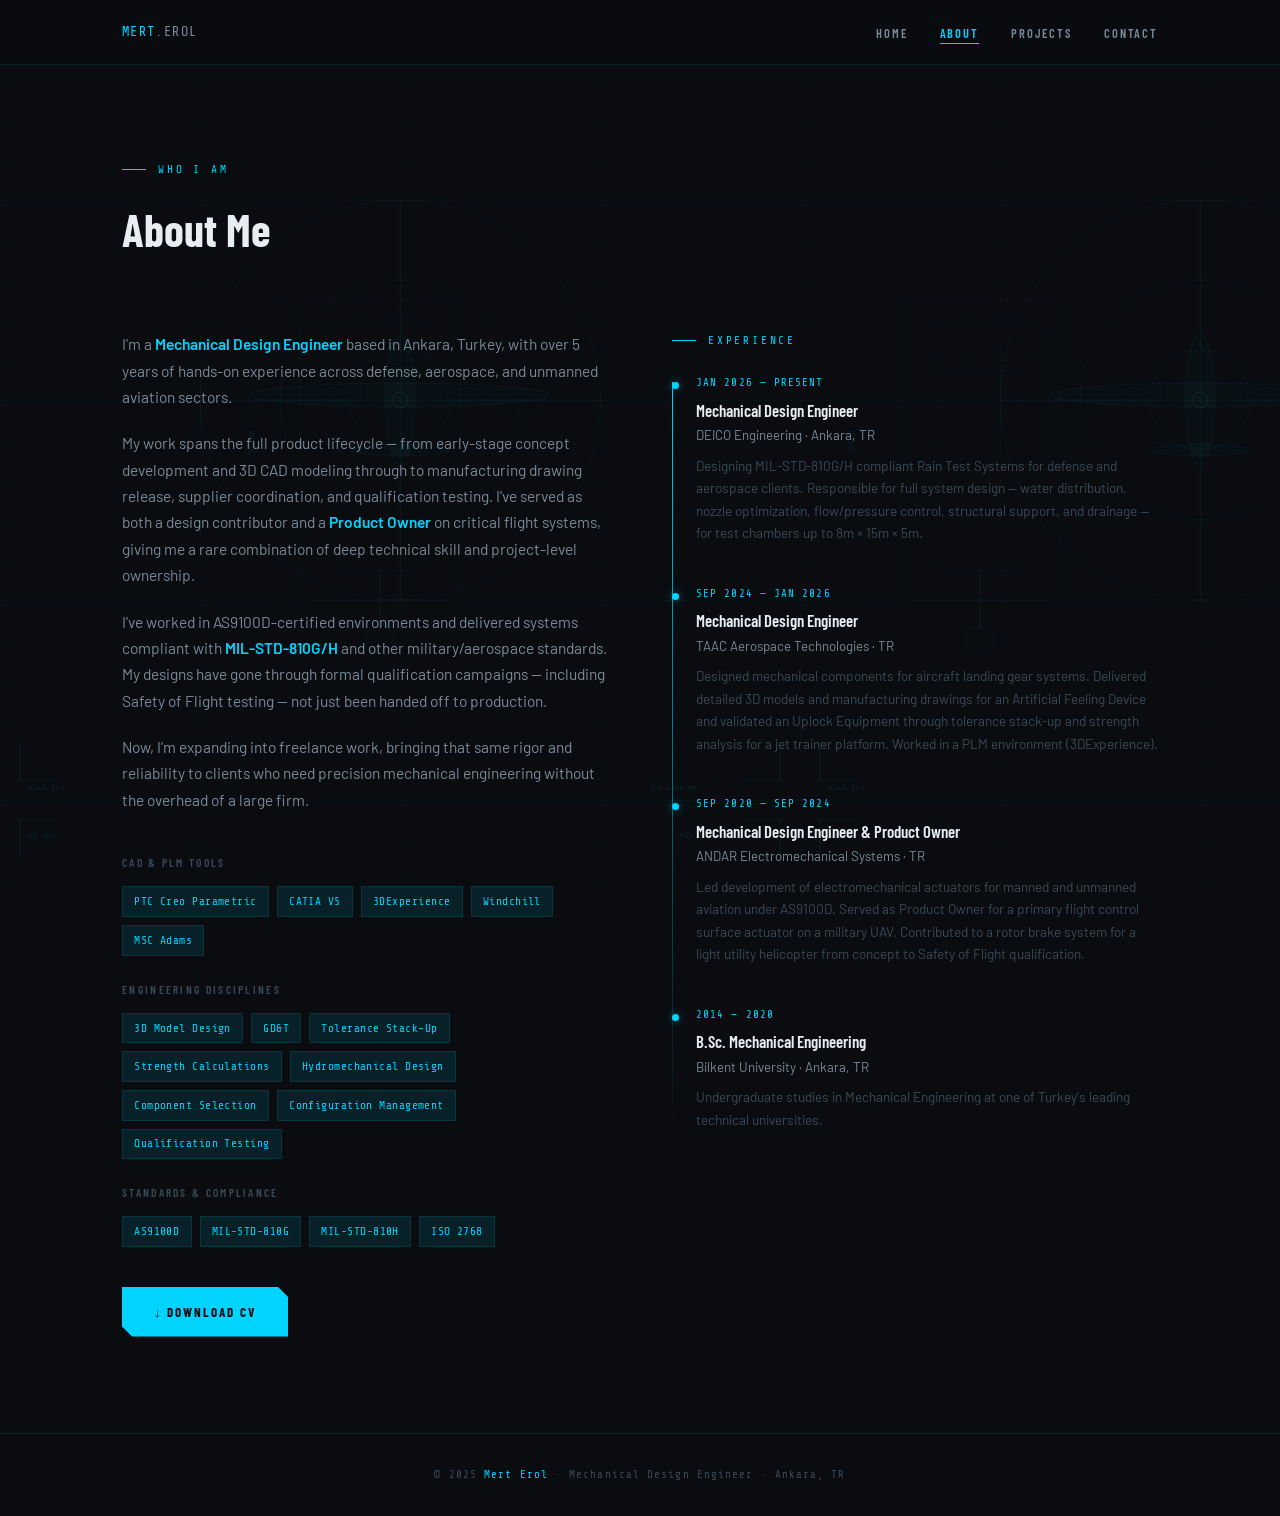
==== commit 4df0669e: "Update about.html" ====
--- a/about.html
+++ b/about.html
@@ -1,3 +1,4 @@
+
 <!DOCTYPE html>
 <html lang="en">
 <head>
@@ -16,7 +17,6 @@
           <li><a href="index.html">Home</a></li>
           <li><a href="about.html" class="active">About</a></li>
           <li><a href="projects.html">Projects</a></li>
-          <li><a href="resume.html">Resume</a></li>
           <li><a href="contact.html">Contact</a></li>
         </ul>
       </nav>
@@ -85,6 +85,10 @@
               <span class="skill-tag">ISO 2768</span>
             </div>
           </div>
+
+          <div style="margin-top:2.5rem">
+            <a href="resume.pdf" download class="btn-primary">↓ Download CV</a>
+          </div>
         </div>
 
         <!-- Right: Experience Timeline -->
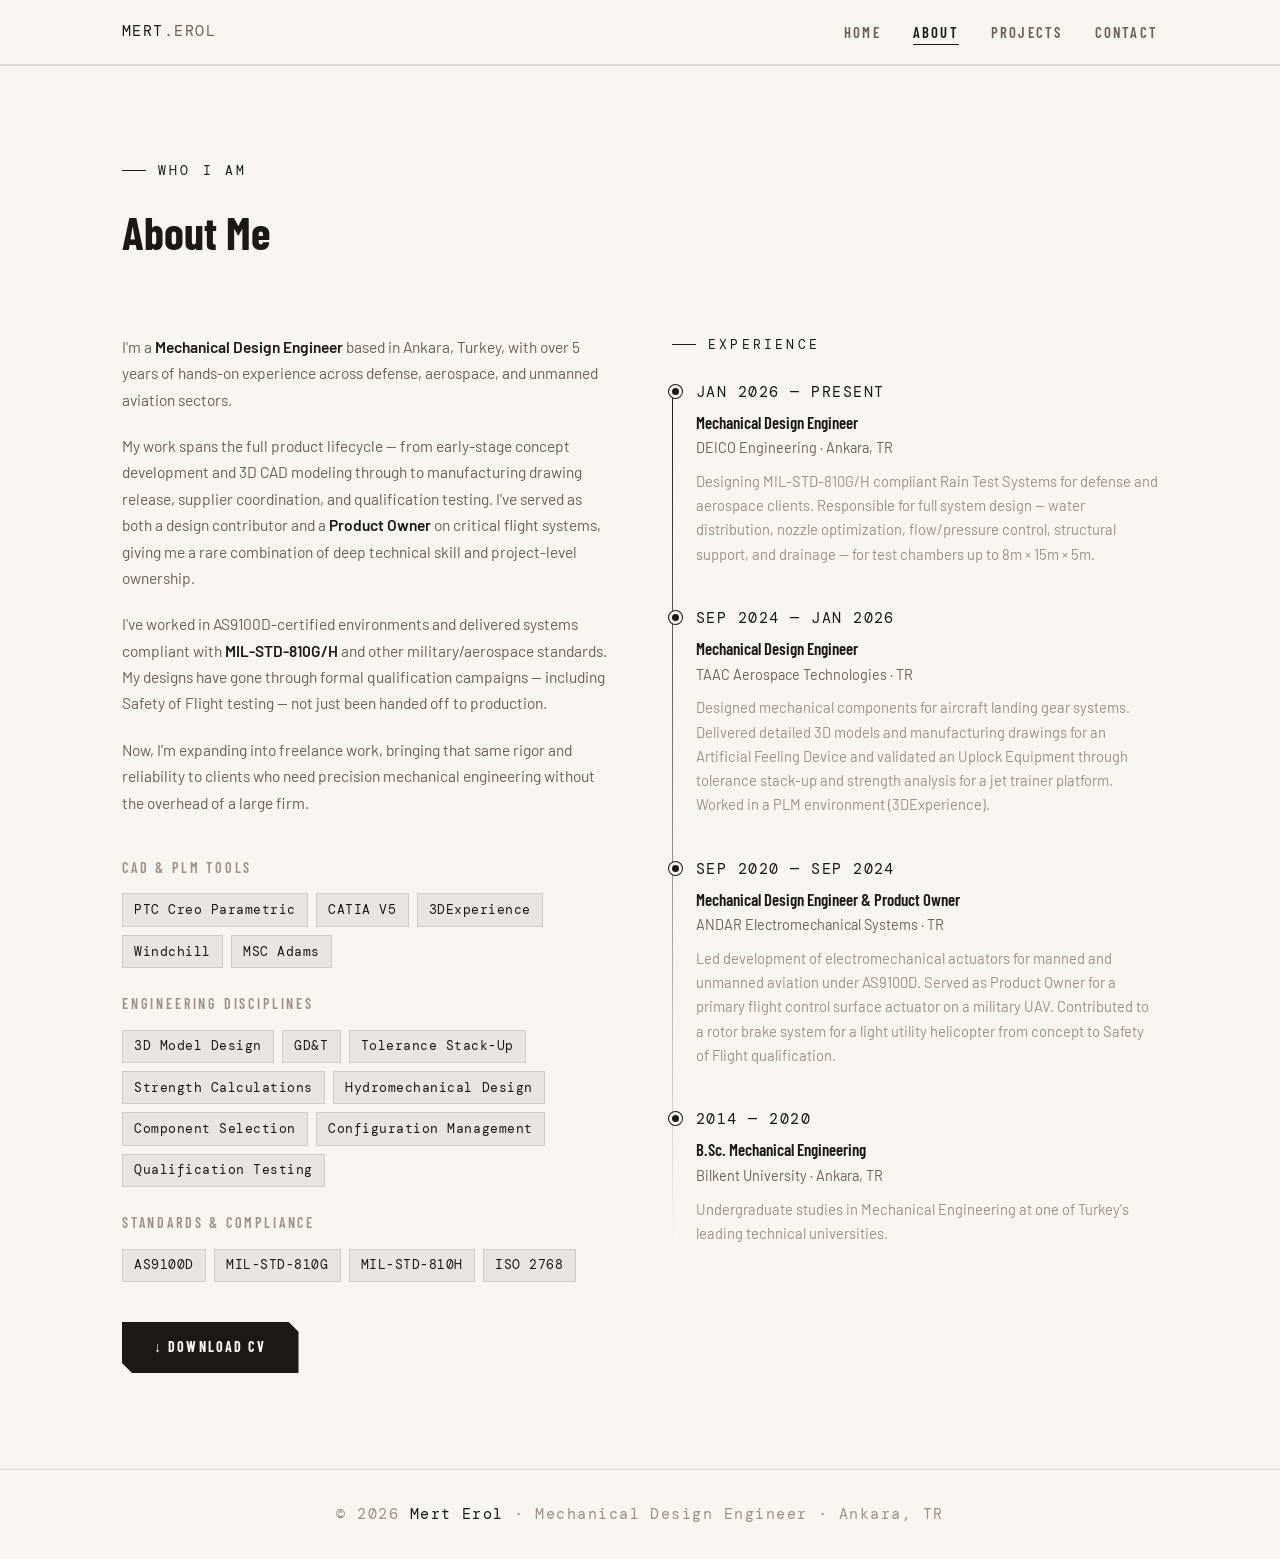
==== commit 34087c7b: "Update about.html" ====
--- a/about.html
+++ b/about.html
@@ -1,4 +1,3 @@
-
 <!DOCTYPE html>
 <html lang="en">
 <head>
@@ -139,7 +138,7 @@
   </div>
 
   <footer>
-    <p>© 2025 <span>Mert Erol</span> · Mechanical Design Engineer · Ankara, TR</p>
+    <p>© 2026 <span>Mert Erol</span> · Mechanical Design Engineer · Ankara, TR</p>
   </footer>
 
   <script>
--- a/style.css
+++ b/style.css
@@ -1,19 +1,19 @@
-@import url('https://fonts.googleapis.com/css2?family=Share+Tech+Mono&family=Barlow:wght@300;400;500;600;700&family=Barlow+Condensed:wght@400;600;700&display=swap');
+@import url('https://fonts.googleapis.com/css2?family=DM+Mono:ital,wght@0,400;0,500&family=Barlow:wght@300;400;500;600;700&family=Barlow+Condensed:wght@400;600;700&display=swap');
 
 :root {
-  --bg-primary: #0a0c0f;
-  --bg-secondary: #0f1318;
-  --bg-card: #131820;
-  --bg-card-hover: #171f2a;
-  --accent: #00d4ff;
-  --accent-dim: rgba(0, 212, 255, 0.10);
-  --accent-secondary: #ff6b2b;
-  --text-primary: #e8edf2;
-  --text-secondary: #7a8a99;
-  --text-muted: #3a4a58;
-  --border: rgba(0, 212, 255, 0.12);
-  --border-hover: rgba(0, 212, 255, 0.4);
-  --font-mono: 'Share Tech Mono', monospace;
+  --bg-primary: #f7f5f0;
+  --bg-secondary: #ede9e2;
+  --bg-card: #ffffff;
+  --bg-card-hover: #faf9f6;
+  --accent: #1a1916;
+  --accent-dim: rgba(26, 25, 22, 0.07);
+  --accent-secondary: #6a6058;
+  --text-primary: #1a1916;
+  --text-secondary: #6a6058;
+  --text-muted: #9a9088;
+  --border: rgba(26, 25, 22, 0.12);
+  --border-hover: rgba(26, 25, 22, 0.38);
+  --font-mono: 'DM Mono', monospace;
   --font-body: 'Barlow', sans-serif;
   --font-display: 'Barlow Condensed', sans-serif;
 }
@@ -30,80 +30,22 @@
 }
 
 ::-webkit-scrollbar { width: 4px; }
-::-webkit-scrollbar-track { background: var(--bg-primary); }
-::-webkit-scrollbar-thumb { background: var(--accent); border-radius: 2px; }
-
-/* ─── GLOBAL WATERMARK (Blueprint Grid + Targeting Reticle) ─── */
-body::before {
-  content: '';
-  position: fixed;
-  inset: 0;
-  z-index: 0;
-  pointer-events: none;
-  background-image: url("data:image/svg+xml,%3Csvg xmlns='http://www.w3.org/2000/svg' width='800' height='800'%3E%3Cdefs%3E%3Cpattern id='smallgrid' width='40' height='40' patternUnits='userSpaceOnUse'%3E%3Cpath d='M 40 0 L 0 0 0 40' fill='none' stroke='%2300d4ff' stroke-width='0.3' stroke-opacity='0.06'/%3E%3C/pattern%3E%3Cpattern id='grid' width='200' height='200' patternUnits='userSpaceOnUse'%3E%3Crect width='200' height='200' fill='url(%23smallgrid)'/%3E%3Cpath d='M 200 0 L 0 0 0 200' fill='none' stroke='%2300d4ff' stroke-width='0.6' stroke-opacity='0.08'/%3E%3C/pattern%3E%3C/defs%3E%3Crect width='800' height='800' fill='url(%23grid)'/%3E%3C!-- Targeting reticle --%3E%3Ccircle cx='400' cy='400' r='200' fill='none' stroke='%2300d4ff' stroke-width='0.6' stroke-opacity='0.06'/%3E%3Ccircle cx='400' cy='400' r='120' fill='none' stroke='%2300d4ff' stroke-width='0.5' stroke-opacity='0.07'/%3E%3Ccircle cx='400' cy='400' r='50' fill='none' stroke='%2300d4ff' stroke-width='0.5' stroke-opacity='0.08'/%3E%3Ccircle cx='400' cy='400' r='8' fill='none' stroke='%2300d4ff' stroke-width='0.8' stroke-opacity='0.1'/%3E%3Cline x1='200' y1='400' x2='350' y2='400' stroke='%2300d4ff' stroke-width='0.5' stroke-opacity='0.07'/%3E%3Cline x1='450' y1='400' x2='600' y2='400' stroke='%2300d4ff' stroke-width='0.5' stroke-opacity='0.07'/%3E%3Cline x1='400' y1='200' x2='400' y2='350' stroke='%2300d4ff' stroke-width='0.5' stroke-opacity='0.07'/%3E%3Cline x1='400' y1='450' x2='400' y2='600' stroke='%2300d4ff' stroke-width='0.5' stroke-opacity='0.07'/%3E%3C!-- UAV top-view silhouette --%3E%3Cellipse cx='400' cy='400' rx='15' ry='65' fill='%2300d4ff' fill-opacity='0.025' stroke='%2300d4ff' stroke-width='0.8' stroke-opacity='0.05'/%3E%3Cellipse cx='400' cy='395' rx='150' ry='12' fill='%2300d4ff' fill-opacity='0.025' stroke='%2300d4ff' stroke-width='0.8' stroke-opacity='0.05'/%3E%3Cellipse cx='400' cy='450' rx='50' ry='6' fill='%2300d4ff' fill-opacity='0.025' stroke='%2300d4ff' stroke-width='0.6' stroke-opacity='0.05'/%3E%3C!-- Corner brackets --%3E%3Cpath d='M20 20 L20 55 M20 20 L55 20' fill='none' stroke='%2300d4ff' stroke-width='0.8' stroke-opacity='0.1'/%3E%3Cpath d='M780 20 L780 55 M780 20 L745 20' fill='none' stroke='%2300d4ff' stroke-width='0.8' stroke-opacity='0.1'/%3E%3Cpath d='M20 780 L20 745 M20 780 L55 780' fill='none' stroke='%2300d4ff' stroke-width='0.8' stroke-opacity='0.1'/%3E%3Cpath d='M780 780 L780 745 M780 780 L745 780' fill='none' stroke='%2300d4ff' stroke-width='0.8' stroke-opacity='0.1'/%3E%3C!-- Dimension ticks --%3E%3Cline x1='250' y1='330' x2='250' y2='470' stroke='%2300d4ff' stroke-width='0.4' stroke-opacity='0.07'/%3E%3Cline x1='245' y1='330' x2='255' y2='330' stroke='%2300d4ff' stroke-width='0.4' stroke-opacity='0.07'/%3E%3Cline x1='245' y1='470' x2='255' y2='470' stroke='%2300d4ff' stroke-width='0.4' stroke-opacity='0.07'/%3E%3C!-- Technical text annotations --%3E%3Ctext x='26' y='38' font-family='monospace' font-size='7' fill='%2300d4ff' fill-opacity='0.12'%3EREF-A04%3C/text%3E%3Ctext x='26' y='790' font-family='monospace' font-size='7' fill='%2300d4ff' fill-opacity='0.12'%3ESCALE 1:1%3C/text%3E%3Ctext x='680' y='38' font-family='monospace' font-size='7' fill='%2300d4ff' fill-opacity='0.12'%3EREV 04%3C/text%3E%3Ctext x='650' y='790' font-family='monospace' font-size='7' fill='%2300d4ff' fill-opacity='0.12'%3EISO 2768-mK%3C/text%3E%3C/svg%3E");
-  background-size: 800px 800px;
-  background-repeat: repeat;
-}
-
-/* ─── PAGE-SPECIFIC WATERMARKS ─── */
-/* About page: landing gear / actuator schematic */
-body.page-about::after {
-  content: '';
-  position: fixed;
-  inset: 0;
-  z-index: 0;
-  pointer-events: none;
-  background-image: url("data:image/svg+xml,%3Csvg xmlns='http://www.w3.org/2000/svg' width='600' height='600'%3E%3C!-- Actuator cross-section schematic --%3E%3Crect x='220' y='150' width='160' height='300' rx='8' fill='none' stroke='%2300d4ff' stroke-width='0.8' stroke-opacity='0.06'/%3E%3Crect x='250' y='170' width='100' height='40' fill='none' stroke='%2300d4ff' stroke-width='0.6' stroke-opacity='0.06'/%3E%3Crect x='260' y='220' width='80' height='200' fill='none' stroke='%2300d4ff' stroke-width='0.6' stroke-opacity='0.05'/%3E%3Cline x1='300' y1='420' x2='300' y2='480' stroke='%2300d4ff' stroke-width='1.2' stroke-opacity='0.07'/%3E%3Ccircle cx='300' cy='490' r='14' fill='none' stroke='%2300d4ff' stroke-width='0.8' stroke-opacity='0.07'/%3E%3C!-- Dimension lines --%3E%3Cline x1='200' y1='150' x2='200' y2='450' stroke='%2300d4ff' stroke-width='0.4' stroke-opacity='0.06'/%3E%3Cline x1='194' y1='150' x2='206' y2='150' stroke='%2300d4ff' stroke-width='0.4' stroke-opacity='0.06'/%3E%3Cline x1='194' y1='450' x2='206' y2='450' stroke='%2300d4ff' stroke-width='0.4' stroke-opacity='0.06'/%3E%3Ctext x='175' y='305' font-family='monospace' font-size='8' fill='%2300d4ff' fill-opacity='0.09' transform='rotate(-90 175 305)'%3E300mm%3C/text%3E%3C/svg%3E");
-  background-size: 600px 600px;
-  background-repeat: repeat;
-  background-position: right center;
-}
-
-/* Projects page: circuit / system schematic */
-body.page-projects::after {
-  content: '';
-  position: fixed;
-  inset: 0;
-  z-index: 0;
-  pointer-events: none;
-  background-image: url("data:image/svg+xml,%3Csvg xmlns='http://www.w3.org/2000/svg' width='700' height='700'%3E%3C!-- PCB/system trace lines --%3E%3Cg stroke='%2300d4ff' stroke-opacity='0.05' fill='none'%3E%3Crect x='150' y='150' width='400' height='400' rx='4' stroke-width='0.6'/%3E%3Crect x='180' y='180' width='100' height='60' rx='2' stroke-width='0.5'/%3E%3Crect x='420' y='180' width='100' height='60' rx='2' stroke-width='0.5'/%3E%3Crect x='300' y='320' width='100' height='60' rx='2' stroke-width='0.5'/%3E%3Crect x='180' y='460' width='100' height='60' rx='2' stroke-width='0.5'/%3E%3Crect x='420' y='460' width='100' height='60' rx='2' stroke-width='0.5'/%3E%3Cline x1='280' y1='210' x2='420' y2='210' stroke-width='1.5'/%3E%3Cline x1='350' y1='210' x2='350' y2='320' stroke-width='1.5'/%3E%3Cline x1='280' y1='490' x2='420' y2='490' stroke-width='1.5'/%3E%3Cline x1='230' y1='240' x2='230' y2='460' stroke-width='1.5'/%3E%3Cline x1='470' y1='240' x2='470' y2='460' stroke-width='1.5'/%3E%3C!-- Corner pads --%3E%3Ccircle cx='230' cy='210' r='5' stroke-width='0.6'/%3E%3Ccircle cx='470' cy='210' r='5' stroke-width='0.6'/%3E%3Ccircle cx='350' cy='350' r='5' stroke-width='0.6'/%3E%3Ccircle cx='230' cy='490' r='5' stroke-width='0.6'/%3E%3Ccircle cx='470' cy='490' r='5' stroke-width='0.6'/%3E%3C/g%3E%3Ctext x='155' y='145' font-family='monospace' font-size='7' fill='%2300d4ff' fill-opacity='0.1'%3ESYS-ARCH v2.1%3C/text%3E%3C/svg%3E");
-  background-size: 700px 700px;
-  background-repeat: repeat;
-}
-
-/* Contact page: radar sweep */
-body.page-contact::after {
-  content: '';
-  position: fixed;
-  inset: 0;
-  z-index: 0;
-  pointer-events: none;
-  background-image: url("data:image/svg+xml,%3Csvg xmlns='http://www.w3.org/2000/svg' width='600' height='600'%3E%3Ccircle cx='300' cy='300' r='240' fill='none' stroke='%2300d4ff' stroke-width='0.5' stroke-opacity='0.06'/%3E%3Ccircle cx='300' cy='300' r='160' fill='none' stroke='%2300d4ff' stroke-width='0.5' stroke-opacity='0.06'/%3E%3Ccircle cx='300' cy='300' r='80' fill='none' stroke='%2300d4ff' stroke-width='0.5' stroke-opacity='0.07'/%3E%3Cline x1='60' y1='300' x2='540' y2='300' stroke='%2300d4ff' stroke-width='0.4' stroke-opacity='0.06'/%3E%3Cline x1='300' y1='60' x2='300' y2='540' stroke='%2300d4ff' stroke-width='0.4' stroke-opacity='0.06'/%3E%3Cline x1='130' y1='130' x2='470' y2='470' stroke='%2300d4ff' stroke-width='0.3' stroke-opacity='0.04'/%3E%3Cline x1='470' y1='130' x2='130' y2='470' stroke='%2300d4ff' stroke-width='0.3' stroke-opacity='0.04'/%3E%3C!-- Radar sweep line --%3E%3Cline x1='300' y1='300' x2='300' y2='60' stroke='%2300d4ff' stroke-width='0.8' stroke-opacity='0.09'/%3E%3C!-- Blips --%3E%3Ccircle cx='380' cy='180' r='3' fill='%2300d4ff' fill-opacity='0.12'/%3E%3Ccircle cx='210' cy='370' r='2' fill='%2300d4ff' fill-opacity='0.09'/%3E%3Ccircle cx='440' cy='340' r='2' fill='%2300d4ff' fill-opacity='0.09'/%3E%3Ctext x='305' y='75' font-family='monospace' font-size='7' fill='%2300d4ff' fill-opacity='0.1'%3EN%3C/text%3E%3Ctext x='305' y='535' font-family='monospace' font-size='7' fill='%2300d4ff' fill-opacity='0.1'%3ES%3C/text%3E%3Ctext x='60' y='303' font-family='monospace' font-size='7' fill='%2300d4ff' fill-opacity='0.1'%3EW%3C/text%3E%3Ctext x='535' y='303' font-family='monospace' font-size='7' fill='%2300d4ff' fill-opacity='0.1'%3EE%3C/text%3E%3C/svg%3E");
-  background-size: 600px 600px;
-  background-repeat: repeat;
-}
-
-/* Resume page: document/data lines */
-body.page-resume::after {
-  content: '';
-  position: fixed;
-  inset: 0;
-  z-index: 0;
-  pointer-events: none;
-  background-image: url("data:image/svg+xml,%3Csvg xmlns='http://www.w3.org/2000/svg' width='500' height='700'%3E%3C!-- Document page outline --%3E%3Crect x='100' y='80' width='300' height='420' fill='none' stroke='%2300d4ff' stroke-width='0.6' stroke-opacity='0.05'/%3E%3C!-- Content lines --%3E%3Cg stroke='%2300d4ff' stroke-opacity='0.04' stroke-width='0.5'%3E%3Cline x1='120' y1='120' x2='380' y2='120'/%3E%3Cline x1='120' y1='145' x2='320' y2='145'/%3E%3Cline x1='120' y1='185' x2='380' y2='185'/%3E%3Cline x1='120' y1='205' x2='350' y2='205'/%3E%3Cline x1='120' y1='225' x2='370' y2='225'/%3E%3Cline x1='120' y1='265' x2='380' y2='265'/%3E%3Cline x1='120' y1='285' x2='340' y2='285'/%3E%3Cline x1='120' y1='305' x2='360' y2='305'/%3E%3Cline x1='120' y1='345' x2='380' y2='345'/%3E%3Cline x1='120' y1='365' x2='300' y2='365'/%3E%3C/g%3E%3C!-- Stamp circle --%3E%3Ccircle cx='380' cy='440' r='40' fill='none' stroke='%2300d4ff' stroke-width='0.8' stroke-opacity='0.06'/%3E%3Ccircle cx='380' cy='440' r='32' fill='none' stroke='%2300d4ff' stroke-width='0.4' stroke-opacity='0.05'/%3E%3Ctext x='365' y='445' font-family='monospace' font-size='7' fill='%2300d4ff' fill-opacity='0.08'%3EAPVD%3C/text%3E%3C/svg%3E");
-  background-size: 500px 700px;
-  background-repeat: repeat;
-  background-position: right top;
-  opacity: 0.8;
-}
+::-webkit-scrollbar-track { background: #ede9e2; }
+::-webkit-scrollbar-thumb { background: #9a9088; border-radius: 2px; }
+
+
+
+
+
 
 /* ─── HEADER / NAV ─── */
 header {
   position: fixed;
   top: 0; left: 0; right: 0;
   z-index: 100;
-  background: rgba(10, 12, 15, 0.88);
+  background: rgba(247, 245, 240, 0.92);
   backdrop-filter: blur(16px);
+  box-shadow: 0 1px 0 var(--border);
   border-bottom: 1px solid var(--border);
 }
 
@@ -119,7 +61,7 @@
 
 .nav-logo {
   font-family: var(--font-mono);
-  font-size: 0.85rem;
+  font-size: 0.92rem;
   color: var(--accent);
   letter-spacing: 0.1em;
   text-decoration: none;
@@ -135,7 +77,7 @@
 
 nav ul li a {
   font-family: var(--font-display);
-  font-size: 0.78rem;
+  font-size: 0.92rem;
   font-weight: 600;
   letter-spacing: 0.15em;
   text-transform: uppercase;
@@ -197,7 +139,7 @@
 
 .hero-tag {
   font-family: var(--font-mono);
-  font-size: 0.72rem;
+  font-size: 0.88rem;
   color: var(--accent);
   letter-spacing: 0.2em;
   text-transform: uppercase;
@@ -222,7 +164,7 @@
   margin-bottom: 0.5rem;
 }
 
-.hero h1 .accent { color: var(--accent); }
+.hero h1 .accent { color: var(--accent-secondary); }
 
 .hero-subtitle {
   font-family: var(--font-display);
@@ -255,7 +197,7 @@
 }
 
 .stat-label {
-  font-size: 0.72rem;
+  font-size: 0.88rem;
   color: var(--text-muted);
   letter-spacing: 0.1em;
   text-transform: uppercase;
@@ -274,10 +216,10 @@
   gap: 0.5rem;
   padding: 0.85rem 2rem;
   background: var(--accent);
-  color: #0a0c0f;
+  color: #f7f5f0;
   font-family: var(--font-display);
   font-weight: 700;
-  font-size: 0.82rem;
+  font-size: 0.88rem;
   letter-spacing: 0.15em;
   text-transform: uppercase;
   text-decoration: none;
@@ -286,9 +228,9 @@
 }
 
 .btn-primary:hover {
-  background: #33ddff;
+  background: #3a3530;
   transform: translateY(-2px);
-  box-shadow: 0 8px 30px rgba(0,212,255,0.3);
+  box-shadow: 0 8px 24px rgba(26,25,22,0.18);
 }
 
 .btn-secondary {
@@ -300,7 +242,7 @@
   color: var(--accent);
   font-family: var(--font-display);
   font-weight: 700;
-  font-size: 0.82rem;
+  font-size: 0.88rem;
   letter-spacing: 0.15em;
   text-transform: uppercase;
   text-decoration: none;
@@ -324,7 +266,7 @@
 
 .section-tag {
   font-family: var(--font-mono);
-  font-size: 0.7rem;
+  font-size: 0.8rem;
   color: var(--accent);
   letter-spacing: 0.25em;
   text-transform: uppercase;
@@ -368,7 +310,7 @@
 
 .skills-block h3 {
   font-family: var(--font-display);
-  font-size: 0.72rem;
+  font-size: 0.88rem;
   font-weight: 600;
   letter-spacing: 0.2em;
   text-transform: uppercase;
@@ -380,7 +322,7 @@
 
 .skill-tag {
   font-family: var(--font-mono);
-  font-size: 0.7rem;
+  font-size: 0.8rem;
   padding: 0.3rem 0.7rem;
   background: var(--accent-dim);
   border: 1px solid var(--border);
@@ -414,12 +356,12 @@
   width: 7px; height: 7px;
   background: var(--accent);
   border-radius: 50%;
-  box-shadow: 0 0 10px rgba(0,212,255,0.5);
+  box-shadow: 0 0 0 3px var(--bg-primary), 0 0 0 4px var(--accent);
 }
 
 .timeline-date {
   font-family: var(--font-mono);
-  font-size: 0.68rem;
+  font-size: 0.92rem;
   color: var(--accent);
   letter-spacing: 0.1em;
   margin-bottom: 0.2rem;
@@ -433,13 +375,13 @@
 }
 
 .timeline-company {
-  font-size: 0.83rem;
+  font-size: 0.9rem;
   color: var(--text-secondary);
   margin-bottom: 0.5rem;
 }
 
 .timeline-desc {
-  font-size: 0.85rem;
+  font-size: 0.92rem;
   color: var(--text-muted);
   line-height: 1.65;
 }
@@ -482,7 +424,7 @@
 
 .project-tag {
   font-family: var(--font-mono);
-  font-size: 0.63rem;
+  font-size: 0.75rem;
   color: var(--accent-secondary);
   letter-spacing: 0.15em;
   text-transform: uppercase;
@@ -498,7 +440,7 @@
 }
 
 .project-card p {
-  font-size: 0.86rem;
+  font-size: 0.92rem;
   color: var(--text-secondary);
   line-height: 1.7;
   margin-bottom: 1.5rem;
@@ -508,7 +450,7 @@
 
 .badge {
   font-family: var(--font-mono);
-  font-size: 0.63rem;
+  font-size: 0.75rem;
   padding: 0.22rem 0.55rem;
   border: 1px solid var(--text-muted);
   color: var(--text-muted);
@@ -524,7 +466,7 @@
 
 .pdf-container {
   border: 1px solid var(--border);
-  box-shadow: 0 0 60px rgba(0,212,255,0.05);
+  box-shadow: 0 4px 24px rgba(26,25,22,0.08);
   margin-top: 2rem;
   background: var(--bg-card);
 }
@@ -571,7 +513,7 @@
   text-decoration: none;
   transition: all 0.25s;
   color: var(--text-secondary);
-  font-size: 0.86rem;
+  font-size: 0.92rem;
 }
 
 .contact-link:hover {
@@ -593,7 +535,7 @@
 
 .form-group label {
   font-family: var(--font-mono);
-  font-size: 0.68rem;
+  font-size: 0.92rem;
   color: var(--text-muted);
   letter-spacing: 0.15em;
   text-transform: uppercase;
@@ -634,7 +576,7 @@
 
 footer p {
   font-family: var(--font-mono);
-  font-size: 0.68rem;
+  font-size: 0.92rem;
   color: var(--text-muted);
   letter-spacing: 0.1em;
 }
@@ -649,7 +591,7 @@
     gap: 0;
     position: absolute;
     top: 64px; left: 0; right: 0;
-    background: rgba(10,12,15,0.98);
+    background: rgba(247,245,240,0.99);
     border-bottom: 1px solid var(--border);
     padding: 1rem 0;
   }
